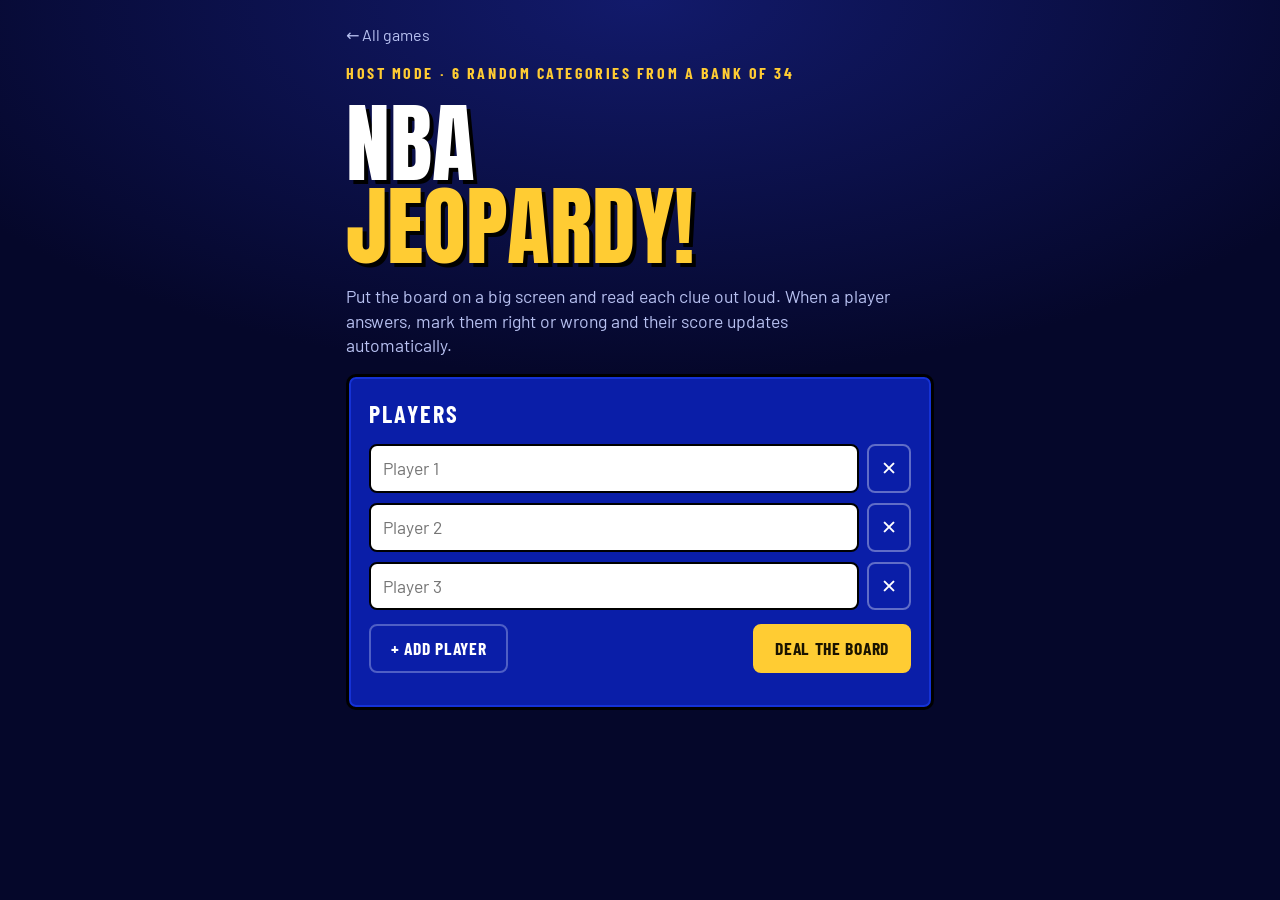
==== games/jeopardy/index.html @ b3390ee2 "Add NBA Jeopardy host board with 34-category clue bank Co-Authored-By: Claude Opus 5.5 <noreply@anth" ====
<!doctype html>
<html lang="en">
<head>
  <meta charset="utf-8">
  <meta name="viewport" content="width=device-width, initial-scale=1, viewport-fit=cover">
  <title>NBA Jeopardy</title>
  <meta name="claude:viewport-fit-sides" content="cover">
  <link rel="preconnect" href="https://fonts.googleapis.com">
  <link rel="preconnect" href="https://fonts.gstatic.com" crossorigin>
  <link rel="stylesheet" href="https://fonts.googleapis.com/css2?family=Anton&family=Barlow:wght@400;500;600;700&family=Barlow+Condensed:wght@600;700&display=swap">
  <link rel="stylesheet" href="style.css">
</head>
<body>
  <!-- Setup: host enters player names -->
  <section class="setup" id="setup">
    <a class="back" href="../../" id="backLink">← All games</a>
    <p class="eyebrow">Host mode · 6 random categories from a bank of <span id="catCount"></span></p>
    <h1>NBA <span>Jeopardy!</span></h1>
    <p class="lede">Put the board on a big screen and read each clue out loud. When a player answers, mark them right or wrong and their score updates automatically.</p>
    <form id="setupForm" class="setup-card" novalidate>
      <h2>Players</h2>
      <div id="nameList" class="name-list"></div>
      <div class="setup-actions">
        <button type="button" class="ghost" id="addPlayer">+ Add player</button>
        <button type="submit" class="go">Deal the board</button>
      </div>
      <p class="hint" id="setupHint"></p>
    </form>
    <button type="button" class="ghost resume" id="resumeBtn" hidden>Resume saved game</button>
  </section>

  <!-- Board -->
  <section class="play" id="play" hidden>
    <header class="bar">
      <div class="logo">NBA <b>Jeopardy!</b></div>
      <div class="bar-actions">
        <span class="left" id="cluesLeft"></span>
        <button type="button" class="ghost sm" id="undoBtn" disabled>Undo</button>
        <button type="button" class="ghost sm" id="newBoardBtn">New board</button>
        <button type="button" class="ghost sm" id="endBtn">End game</button>
      </div>
    </header>
    <div class="confirm" id="confirmBar" hidden>
      <span id="confirmText"></span>
      <button type="button" class="go sm" id="confirmYes">Yes</button>
      <button type="button" class="ghost sm" id="confirmNo">Cancel</button>
    </div>

    <div class="board-wrap">
      <div class="board" id="board"></div>
    </div>

    <!-- Open clue -->
    <div class="clue" id="clue" hidden role="dialog" aria-modal="true" aria-labelledby="clueText">
      <div class="clue-head">
        <span id="clueCat"></span>
        <span class="clue-val" id="clueVal"></span>
      </div>
      <p class="clue-text" id="clueText"></p>
      <p class="clue-answer" id="clueAnswer" hidden></p>
      <div class="clue-actions">
        <button type="button" class="go" id="revealBtn">Show answer</button>
        <button type="button" class="ghost" id="noOneBtn">No one got it</button>
        <button type="button" class="link" id="cancelBtn">Put back on board</button>
      </div>
      <p class="hint">Mark each player below. ✓ adds the clue's value, ✗ subtracts it.</p>
    </div>

    <!-- Final standings -->
    <div class="final" id="final" hidden>
      <p class="eyebrow">Final scores</p>
      <h2 id="winner"></h2>
      <ol id="standings"></ol>
      <div class="clue-actions">
        <button type="button" class="go" id="againBtn">New board, same players</button>
        <button type="button" class="ghost" id="changePlayersBtn">Change players</button>
      </div>
    </div>

    <!-- Scoreboard: always at the bottom -->
    <footer class="scores" id="scores"></footer>
  </section>

  <script src="categories.js"></script>
  <script src="game.js"></script>
</body>
</html>
---- games/jeopardy/style.css ----
/* Layout: a TV-studio game board. A 6×5 grid of royal-blue monitors fills the screen,
   with the contestant podiums docked along the bottom edge. A clue takes over the
   board area while the podiums stay visible for scoring.
   Deliberately single-theme (always the studio look). */
:root {
  --studio: #05072a;
  --screen: #0a1ea8;
  --screen-hi: #1532d6;
  --screen-used: #071461;
  --gold: #ffcc33;
  --text: #ffffff;
  --muted: #b7c0f0;
  --podium: #2a1a0e;     /* walnut podium */
  --podium-edge: #8a5a2b;
  --right: #22b55f;
  --wrong: #e0413b;

  --font-value: "Anton", Impact, "Arial Narrow Bold", sans-serif;
  --font-cat: "Barlow Condensed", "Arial Narrow", sans-serif;
  --font-body: "Barlow", system-ui, -apple-system, "Segoe UI", sans-serif;

  color-scheme: dark;
}

* { box-sizing: border-box; }
[hidden] { display: none !important; }
html, body { height: 100%; }

body {
  margin: 0;
  background: radial-gradient(ellipse 90% 60% at 50% 0%, #121a6b 0%, var(--studio) 70%);
  background-attachment: fixed;
  color: var(--text);
  font-family: var(--font-body);
  font-size: 16px;
  line-height: 1.4;
}
button { font: inherit; color: inherit; cursor: pointer; }
button:focus-visible, input:focus-visible, a:focus-visible { outline: 3px solid var(--gold); outline-offset: 2px; }

/* Buttons */
.go, .ghost, .link {
  border-radius: 8px;
  padding: 10px 20px;
  font-weight: 700;
  font-family: var(--font-cat);
  font-size: 1.1rem;
  letter-spacing: 0.04em;
  text-transform: uppercase;
}
.go { background: var(--gold); color: #1a1300; border: 2px solid var(--gold); }
.go:hover { filter: brightness(1.08); }
.ghost { background: transparent; border: 2px solid rgba(183, 192, 240, 0.4); }
.ghost:hover:not(:disabled) { border-color: var(--muted); }
.ghost:disabled { opacity: 0.4; cursor: default; }
.link { background: none; border: 0; color: var(--muted); text-decoration: underline; text-underline-offset: 3px; }
.sm { padding: 6px 12px; font-size: 0.95rem; }

.eyebrow {
  margin: 0;
  font-family: var(--font-cat);
  font-weight: 700;
  text-transform: uppercase;
  letter-spacing: 0.16em;
  color: var(--gold);
}
.hint { margin: 0; color: var(--muted); font-size: 0.95rem; }

/* ---------- Setup ---------- */
.setup {
  max-width: 620px;
  margin: 0 auto;
  padding-block: 24px 48px;
  padding-left: max(16px, env(safe-area-inset-left, 0px));
  padding-right: max(16px, env(safe-area-inset-right, 0px));
  display: flex;
  flex-direction: column;
  gap: 16px;
}
.back { color: var(--muted); text-decoration: none; align-self: flex-start; }
.setup h1 {
  margin: 0;
  font-family: var(--font-value);
  font-weight: 400;
  font-size: clamp(3rem, 12vw, 5.5rem);
  line-height: 0.95;
  text-transform: uppercase;
  text-shadow: 4px 4px 0 #000;
}
.setup h1 span { color: var(--gold); display: block; }
.lede { margin: 0; color: var(--muted); font-size: 1.1rem; max-width: 55ch; }
.setup-card {
  background: var(--screen);
  border: 3px solid #000;
  box-shadow: 0 0 0 2px var(--screen-hi) inset;
  border-radius: 10px;
  padding: 20px;
  display: flex;
  flex-direction: column;
  gap: 14px;
}
.setup-card h2 { margin: 0; font-family: var(--font-cat); text-transform: uppercase; letter-spacing: 0.08em; }
.name-list { display: grid; gap: 10px; }
.name-row { display: flex; gap: 8px; }
.name-row input {
  flex: 1;
  min-width: 0;
  font: inherit;
  font-size: 1.1rem;
  padding: 10px 12px;
  border-radius: 8px;
  border: 2px solid #000;
  background: #fff;
  color: #0a0f3c;
}
.name-row button {
  width: 44px;
  border-radius: 8px;
  border: 2px solid rgba(255, 255, 255, 0.35);
  background: transparent;
  font-size: 1.2rem;
}
.setup-actions { display: flex; justify-content: space-between; gap: 10px; flex-wrap: wrap; }
.resume { align-self: flex-start; }

/* ---------- Play ---------- */
.play {
  height: 100%;
  display: flex;
  flex-direction: column;
  padding-left: max(12px, env(safe-area-inset-left, 0px));
  padding-right: max(12px, env(safe-area-inset-right, 0px));
  position: relative;
}
.bar { display: flex; align-items: center; justify-content: space-between; gap: 12px; padding-block: 10px; flex-wrap: wrap; }
.logo { font-family: var(--font-value); font-size: 1.5rem; text-transform: uppercase; letter-spacing: 0.02em; }
.logo b { color: var(--gold); font-weight: 400; }
.bar-actions { display: flex; align-items: center; gap: 8px; flex-wrap: wrap; }
.left { color: var(--muted); font-size: 0.9rem; margin-right: 4px; font-variant-numeric: tabular-nums; }

.confirm {
  display: flex;
  align-items: center;
  gap: 10px;
  flex-wrap: wrap;
  padding: 10px 14px;
  margin-bottom: 8px;
  border-radius: 8px;
  background: rgba(255, 204, 51, 0.12);
  border: 1px solid rgba(255, 204, 51, 0.5);
}
.confirm span { margin-right: auto; }

/* The board scrolls sideways on narrow phones instead of squashing the text. */
.board-wrap { flex: 1; overflow: auto; min-height: 0; padding-bottom: 10px; }
.board {
  display: grid;
  grid-template-columns: repeat(6, minmax(110px, 1fr));
  grid-template-rows: auto repeat(5, minmax(56px, 1fr));
  gap: 6px;
  height: 100%;
  min-height: 420px;
  background: #000;
  padding: 6px;
  border-radius: 6px;
}
.cat, .cell {
  background: var(--screen);
  display: grid;
  place-items: center;
  text-align: center;
  box-shadow: inset 0 0 0 2px rgba(255, 255, 255, 0.06), inset 0 -12px 24px rgba(0, 0, 0, 0.25);
}
.cat {
  padding: 10px 6px;
  min-height: 72px;
  font-family: var(--font-cat);
  font-weight: 700;
  font-size: clamp(0.9rem, 1.6vw, 1.35rem);
  line-height: 1.1;
  text-transform: uppercase;
  letter-spacing: 0.02em;
  text-shadow: 2px 2px 0 #000;
  text-wrap: balance;
}
.cell {
  border: 0;
  font-family: var(--font-value);
  font-size: clamp(1.4rem, 3.6vw, 3rem);
  color: var(--gold);
  text-shadow: 3px 3px 0 #000;
  transition: background 0.15s, transform 0.15s;
}
.cell:hover:not(:disabled) { background: var(--screen-hi); }
.cell:disabled { background: var(--screen-used); cursor: default; color: transparent; text-shadow: none; }

/* Clue overlay: covers the board area, leaves the scoreboard visible */
.clue, .final {
  position: absolute;
  inset: 0 max(12px, env(safe-area-inset-right, 0px)) var(--scores-h, 140px) max(12px, env(safe-area-inset-left, 0px));
  background: var(--screen);
  border: 6px solid #000;
  border-radius: 6px;
  display: flex;
  flex-direction: column;
  align-items: center;
  justify-content: center;
  gap: 20px;
  padding: 24px;
  text-align: center;
  z-index: 5;
  overflow: auto;
  animation: zoom 0.28s ease-out;
}
@keyframes zoom { from { transform: scale(0.6); opacity: 0; } }
.clue-head {
  display: flex;
  gap: 16px;
  align-items: baseline;
  font-family: var(--font-cat);
  font-weight: 700;
  text-transform: uppercase;
  letter-spacing: 0.08em;
  color: var(--muted);
  font-size: 1.1rem;
}
.clue-val { font-family: var(--font-value); color: var(--gold); font-size: 1.6rem; letter-spacing: 0.02em; }
.clue-text {
  margin: 0;
  max-width: 28ch;
  font-family: var(--font-cat);
  font-weight: 700;
  font-size: clamp(1.6rem, 4.2vw, 3.4rem);
  line-height: 1.15;
  text-transform: uppercase;
  text-shadow: 3px 3px 0 #000;
  text-wrap: balance;
}
.clue-answer {
  margin: 0;
  padding: 10px 22px;
  border-radius: 8px;
  background: rgba(0, 0, 0, 0.35);
  color: var(--gold);
  font-family: var(--font-cat);
  font-weight: 700;
  font-size: clamp(1.3rem, 3vw, 2.2rem);
}
.clue-actions { display: flex; gap: 10px; flex-wrap: wrap; justify-content: center; align-items: center; }

.final h2 { margin: 0; font-family: var(--font-value); font-weight: 400; font-size: clamp(2rem, 6vw, 3.6rem); color: var(--gold); text-transform: uppercase; }
.final ol { list-style: none; margin: 0; padding: 0; display: grid; gap: 8px; min-width: min(360px, 100%); }
.final li {
  display: flex;
  justify-content: space-between;
  gap: 16px;
  padding: 10px 16px;
  background: rgba(0, 0, 0, 0.3);
  border-radius: 8px;
  font-size: 1.2rem;
  font-variant-numeric: tabular-nums;
}
.final li:first-child { outline: 2px solid var(--gold); }

/* ---------- Scoreboard / podiums ---------- */
.scores {
  display: flex;
  gap: 10px;
  padding-block: 10px max(12px, env(safe-area-inset-bottom, 0px));
  overflow-x: auto;
}
/* Centered when they fit, scrollable from the first podium when they don't. */
.scores > :first-child { margin-left: auto; }
.scores > :last-child { margin-right: auto; }
.podium {
  flex: 0 1 200px;
  min-width: 130px;
  background: linear-gradient(180deg, #3b2614, var(--podium));
  border: 2px solid var(--podium-edge);
  border-radius: 10px;
  padding: 8px;
  display: flex;
  flex-direction: column;
  gap: 6px;
  text-align: center;
}
.podium .score {
  background: var(--screen);
  border: 2px solid #000;
  border-radius: 4px;
  font-family: var(--font-value);
  font-size: clamp(1.3rem, 2.6vw, 1.9rem);
  padding: 2px 6px;
  font-variant-numeric: tabular-nums;
}
.podium .score.neg { color: #ff8a84; }
.podium .name {
  font-family: var(--font-cat);
  font-weight: 700;
  text-transform: uppercase;
  letter-spacing: 0.06em;
  font-size: 1.05rem;
  white-space: nowrap;
  overflow: hidden;
  text-overflow: ellipsis;
}
.marks { display: grid; grid-template-columns: 1fr 1fr; gap: 6px; }
.marks button {
  border: 0;
  border-radius: 6px;
  padding: 8px 0;
  font-size: 1.3rem;
  font-weight: 700;
  line-height: 1;
}
.marks .yes { background: var(--right); color: #fff; }
.marks .no { background: var(--wrong); color: #fff; }
.marks button:hover:not(:disabled) { filter: brightness(1.12); }
.marks button:disabled { opacity: 0.25; cursor: default; }
.podium.missed .name::after { content: " ✗"; color: var(--wrong); }
.podium.flash-up .score { animation: up 0.6s; }
.podium.flash-down .score { animation: down 0.6s; }
@keyframes up { 30% { background: var(--right); } }
@keyframes down { 30% { background: var(--wrong); } }

@media (max-width: 640px) {
  .logo { font-size: 1.2rem; }
  .clue-text { font-size: 1.5rem; }
  .scores { gap: 6px; }
  .podium { min-width: 104px; padding: 6px; }
  .podium .name { font-size: 0.9rem; }
}

@media (prefers-reduced-motion: reduce) {
  *, *::before, *::after { animation: none !important; transition: none !important; }
}
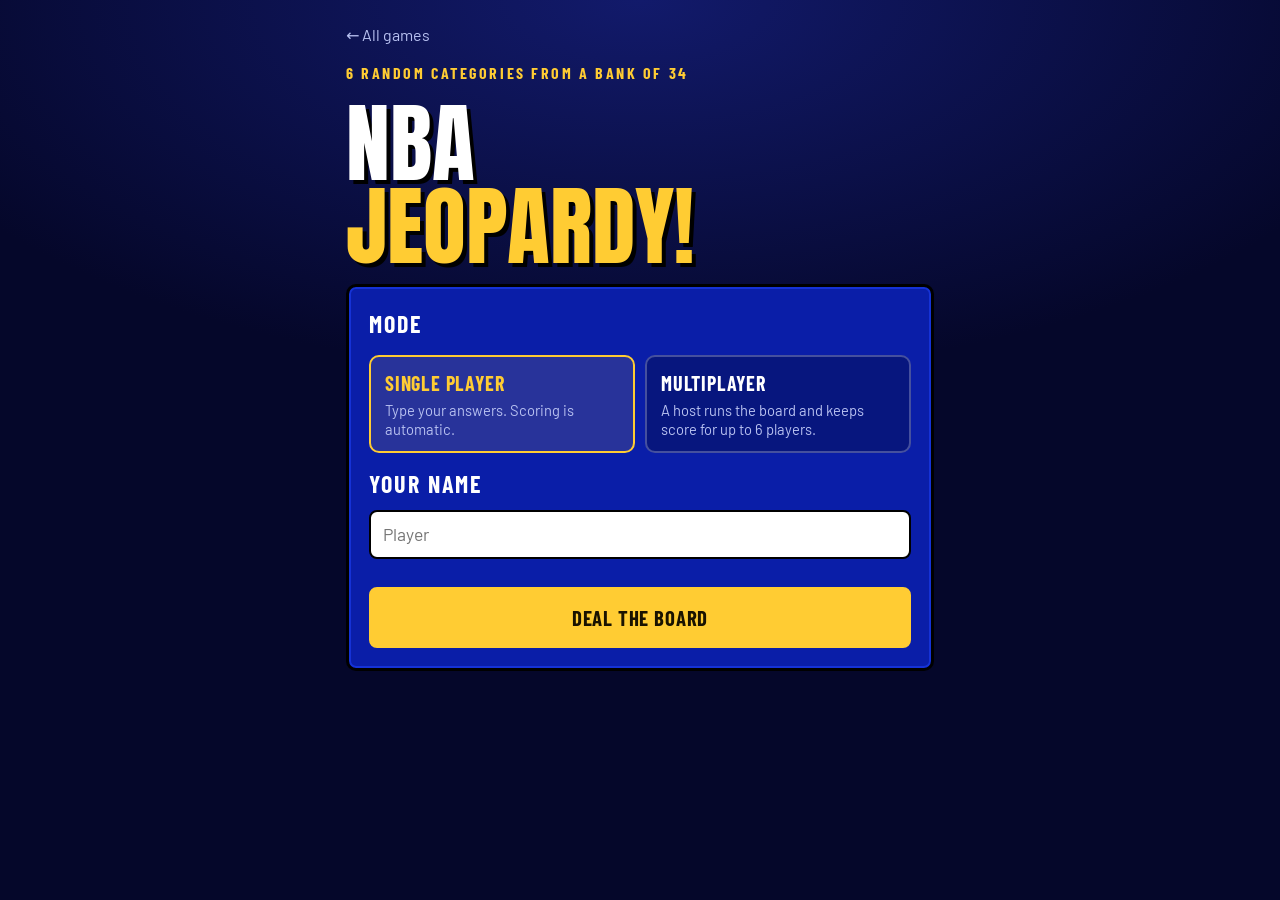
==== commit cd5f64a1: "Add Jeopardy single-player mode and separate host/player views Single player: type an answer for eac" ====
--- a/games/jeopardy/index.html
+++ b/games/jeopardy/index.html
@@ -11,33 +11,67 @@
   <link rel="stylesheet" href="style.css">
 </head>
 <body>
-  <!-- Setup: host enters player names -->
+  <!-- Menu: pick a mode, and for multiplayer, which screen this is -->
   <section class="setup" id="setup">
     <a class="back" href="../../" id="backLink">← All games</a>
-    <p class="eyebrow">Host mode · 6 random categories from a bank of <span id="catCount"></span></p>
+    <p class="eyebrow">6 random categories from a bank of <span id="catCount"></span></p>
     <h1>NBA <span>Jeopardy!</span></h1>
-    <p class="lede">Put the board on a big screen and read each clue out loud. When a player answers, mark them right or wrong and their score updates automatically.</p>
-    <form id="setupForm" class="setup-card" novalidate>
-      <h2>Players</h2>
-      <div id="nameList" class="name-list"></div>
-      <div class="setup-actions">
-        <button type="button" class="ghost" id="addPlayer">+ Add player</button>
-        <button type="submit" class="go">Deal the board</button>
+
+    <div class="setup-card">
+      <h2>Mode</h2>
+      <div class="choices" role="group" aria-label="Mode">
+        <button type="button" class="choice" data-mode="single" aria-pressed="true">
+          <b>Single player</b>
+          <span>Type your answers. Scoring is automatic.</span>
+        </button>
+        <button type="button" class="choice" data-mode="multi" aria-pressed="false">
+          <b>Multiplayer</b>
+          <span>A host runs the board and keeps score for up to 6 players.</span>
+        </button>
       </div>
-      <p class="hint" id="setupHint"></p>
-    </form>
+
+      <div id="viewPick" hidden>
+        <h2>This screen is the…</h2>
+        <div class="choices" role="group" aria-label="Screen">
+          <button type="button" class="choice" data-view="host" aria-pressed="true">
+            <b>Host view</b>
+            <span>Shows the answers and the scoring buttons. Keep this screen to yourself.</span>
+          </button>
+          <button type="button" class="choice" data-view="player" aria-pressed="false">
+            <b>Player view</b>
+            <span>The board everyone watches, on a TV or shared screen. No answers until the host reveals them.</span>
+          </button>
+        </div>
+        <p class="tip">Using two screens? Open this game in a second window on the same computer, drag it to the TV, and choose <b>Player view</b> there. It follows the host automatically.</p>
+      </div>
+
+      <form id="setupForm" novalidate>
+        <div id="namesBlock">
+          <h2 id="namesTitle">Your name</h2>
+          <div id="nameList" class="name-list"></div>
+          <button type="button" class="ghost sm" id="addPlayer">+ Add player</button>
+        </div>
+        <p class="hint" id="setupHint"></p>
+        <button type="submit" class="go big" id="startBtn">Start</button>
+      </form>
+    </div>
     <button type="button" class="ghost resume" id="resumeBtn" hidden>Resume saved game</button>
   </section>
 
-  <!-- Board -->
+  <!-- Game -->
   <section class="play" id="play" hidden>
     <header class="bar">
-      <div class="logo">NBA <b>Jeopardy!</b></div>
+      <div class="bar-title">
+        <div class="logo">NBA <b>Jeopardy!</b></div>
+        <span class="role" id="roleBadge"></span>
+        <span class="link-status" id="linkStatus" hidden></span>
+      </div>
       <div class="bar-actions">
         <span class="left" id="cluesLeft"></span>
         <button type="button" class="ghost sm" id="undoBtn" disabled>Undo</button>
         <button type="button" class="ghost sm" id="newBoardBtn">New board</button>
         <button type="button" class="ghost sm" id="endBtn">End game</button>
+        <button type="button" class="ghost sm" id="leaveBtn" hidden>Leave</button>
       </div>
     </header>
     <div class="confirm" id="confirmBar" hidden>
@@ -48,6 +82,11 @@
 
     <div class="board-wrap">
       <div class="board" id="board"></div>
+      <div class="waiting" id="waiting" hidden>
+        <p class="eyebrow">Player view</p>
+        <h2>Waiting for the host…</h2>
+        <p>In another window on this computer, open this game, choose <b>Multiplayer → Host view</b> and deal the board. This screen will follow along.</p>
+      </div>
     </div>
 
     <!-- Open clue -->
@@ -57,13 +96,39 @@
         <span class="clue-val" id="clueVal"></span>
       </div>
       <p class="clue-text" id="clueText"></p>
+
+      <!-- Host only -->
+      <div class="host-answer" id="hostAnswer" hidden>
+        <span>Answer · only you can see this</span>
+        <b id="hostAnswerText"></b>
+      </div>
+
+      <!-- Shown to everyone once revealed -->
       <p class="clue-answer" id="clueAnswer" hidden></p>
-      <div class="clue-actions">
-        <button type="button" class="go" id="revealBtn">Show answer</button>
+
+      <!-- Single player -->
+      <form class="guess" id="guessForm" hidden novalidate>
+        <label class="sr" for="guess">Your answer</label>
+        <input id="guess" type="text" autocomplete="off" autocapitalize="off" spellcheck="false" placeholder="Type your answer">
+        <button type="submit" class="go">Submit</button>
+        <button type="button" class="ghost" id="passBtn">Pass</button>
+      </form>
+      <div class="result" id="result" hidden>
+        <p class="verdict" id="verdict"></p>
+        <p class="your" id="yourAnswer"></p>
+        <div class="clue-actions">
+          <button type="button" class="go" id="backBtn">Back to board</button>
+          <button type="button" class="link" id="overrideBtn" hidden>I was right, count it</button>
+        </div>
+      </div>
+
+      <!-- Host controls -->
+      <div class="clue-actions" id="hostActions" hidden>
+        <button type="button" class="go" id="revealBtn">Show answer on player screen</button>
         <button type="button" class="ghost" id="noOneBtn">No one got it</button>
         <button type="button" class="link" id="cancelBtn">Put back on board</button>
       </div>
-      <p class="hint">Mark each player below. ✓ adds the clue's value, ✗ subtracts it.</p>
+      <p class="hint" id="clueHint"></p>
     </div>
 
     <!-- Final standings -->
@@ -71,9 +136,10 @@
       <p class="eyebrow">Final scores</p>
       <h2 id="winner"></h2>
       <ol id="standings"></ol>
-      <div class="clue-actions">
-        <button type="button" class="go" id="againBtn">New board, same players</button>
-        <button type="button" class="ghost" id="changePlayersBtn">Change players</button>
+      <p class="hint" id="bestNote"></p>
+      <div class="clue-actions" id="finalActions">
+        <button type="button" class="go" id="againBtn">New board</button>
+        <button type="button" class="ghost" id="menuBtn">Back to menu</button>
       </div>
     </div>
 
--- a/games/jeopardy/style.css
+++ b/games/jeopardy/style.css
@@ -120,8 +120,32 @@
   background: transparent;
   font-size: 1.2rem;
 }
-.setup-actions { display: flex; justify-content: space-between; gap: 10px; flex-wrap: wrap; }
 .resume { align-self: flex-start; }
+.go.big { align-self: stretch; padding: 14px 20px; font-size: 1.3rem; }
+#setupForm { display: flex; flex-direction: column; gap: 14px; }
+#namesBlock { display: flex; flex-direction: column; gap: 10px; align-items: flex-start; }
+#namesBlock .name-list { align-self: stretch; }
+#viewPick { display: flex; flex-direction: column; gap: 14px; }
+
+/* Mode and screen pickers */
+.choices { display: grid; grid-template-columns: 1fr 1fr; gap: 10px; }
+.choice {
+  text-align: left;
+  border: 2px solid rgba(255, 255, 255, 0.25);
+  background: rgba(0, 0, 0, 0.25);
+  border-radius: 10px;
+  padding: 12px 14px;
+  display: flex;
+  flex-direction: column;
+  gap: 4px;
+}
+.choice b { font-family: var(--font-cat); font-size: 1.25rem; text-transform: uppercase; letter-spacing: 0.04em; }
+.choice span { color: var(--muted); font-size: 0.92rem; line-height: 1.3; }
+.choice:hover { border-color: rgba(255, 255, 255, 0.5); }
+.choice[aria-pressed="true"] { border-color: var(--gold); background: rgba(255, 204, 51, 0.12); }
+.choice[aria-pressed="true"] b { color: var(--gold); }
+.tip { margin: 0; font-size: 0.92rem; color: var(--muted); padding: 10px 12px; border-radius: 8px; background: rgba(0, 0, 0, 0.25); }
+.tip b { color: var(--text); }
 
 /* ---------- Play ---------- */
 .play {
@@ -135,6 +159,21 @@
 .bar { display: flex; align-items: center; justify-content: space-between; gap: 12px; padding-block: 10px; flex-wrap: wrap; }
 .logo { font-family: var(--font-value); font-size: 1.5rem; text-transform: uppercase; letter-spacing: 0.02em; }
 .logo b { color: var(--gold); font-weight: 400; }
+.bar-title { display: flex; align-items: center; gap: 10px; flex-wrap: wrap; }
+.role {
+  font-family: var(--font-cat);
+  font-weight: 700;
+  font-size: 0.85rem;
+  letter-spacing: 0.1em;
+  text-transform: uppercase;
+  padding: 3px 10px;
+  border-radius: 999px;
+  border: 1px solid rgba(255, 204, 51, 0.6);
+  color: var(--gold);
+}
+.link-status { font-size: 0.85rem; color: var(--muted); }
+.link-status::before { content: "● "; color: var(--muted); }
+.link-status.on::before { color: var(--right); }
 .bar-actions { display: flex; align-items: center; gap: 8px; flex-wrap: wrap; }
 .left { color: var(--muted); font-size: 0.9rem; margin-right: 4px; font-variant-numeric: tabular-nums; }
 
@@ -153,6 +192,23 @@
 
 /* The board scrolls sideways on narrow phones instead of squashing the text. */
 .board-wrap { flex: 1; overflow: auto; min-height: 0; padding-bottom: 10px; }
+.waiting {
+  height: 100%;
+  min-height: 300px;
+  display: flex;
+  flex-direction: column;
+  align-items: center;
+  justify-content: center;
+  gap: 12px;
+  text-align: center;
+  background: var(--screen);
+  border: 6px solid #000;
+  border-radius: 6px;
+  padding: 24px;
+}
+.waiting h2 { margin: 0; font-family: var(--font-value); font-weight: 400; font-size: clamp(1.8rem, 5vw, 3rem); text-transform: uppercase; }
+.waiting p { margin: 0; color: var(--muted); max-width: 46ch; }
+.waiting p b { color: var(--text); }
 .board {
   display: grid;
   grid-template-columns: repeat(6, minmax(110px, 1fr));
@@ -193,6 +249,8 @@
 }
 .cell:hover:not(:disabled) { background: var(--screen-hi); }
 .cell:disabled { background: var(--screen-used); cursor: default; color: transparent; text-shadow: none; }
+/* Player view: unplayed boxes look normal but aren't clickable. */
+.cell.view-only:disabled { background: var(--screen); color: var(--gold); text-shadow: 3px 3px 0 #000; }
 
 /* Clue overlay: covers the board area, leaves the scoreboard visible */
 .clue, .final {
@@ -247,6 +305,36 @@
   font-size: clamp(1.3rem, 3vw, 2.2rem);
 }
 .clue-actions { display: flex; gap: 10px; flex-wrap: wrap; justify-content: center; align-items: center; }
+.host-answer {
+  display: flex;
+  flex-direction: column;
+  gap: 2px;
+  padding: 10px 20px;
+  border-radius: 8px;
+  border: 2px dashed rgba(255, 204, 51, 0.7);
+  background: rgba(0, 0, 0, 0.35);
+}
+.host-answer span { font-size: 0.8rem; letter-spacing: 0.1em; text-transform: uppercase; color: var(--muted); }
+.host-answer b { font-family: var(--font-cat); font-size: clamp(1.3rem, 3vw, 2rem); color: var(--gold); }
+.guess { display: flex; gap: 8px; flex-wrap: wrap; justify-content: center; width: min(560px, 100%); }
+.guess input {
+  flex: 1 1 260px;
+  min-width: 0;
+  font: inherit;
+  font-size: 1.2rem;
+  padding: 12px 14px;
+  border-radius: 8px;
+  border: 2px solid #000;
+  background: #fff;
+  color: #0a0f3c;
+}
+.result { display: flex; flex-direction: column; align-items: center; gap: 10px; }
+.verdict { margin: 0; font-family: var(--font-value); font-size: clamp(1.8rem, 5vw, 2.8rem); text-transform: uppercase; }
+.verdict.right { color: #6ff0a3; }
+.verdict.wrong { color: #ff8a84; }
+.verdict.pass { color: var(--muted); }
+.your { margin: 0; color: var(--muted); }
+.sr { position: absolute; width: 1px; height: 1px; overflow: hidden; clip: rect(0 0 0 0); white-space: nowrap; }
 
 .final h2 { margin: 0; font-family: var(--font-value); font-weight: 400; font-size: clamp(2rem, 6vw, 3.6rem); color: var(--gold); text-transform: uppercase; }
 .final ol { list-style: none; margin: 0; padding: 0; display: grid; gap: 8px; min-width: min(360px, 100%); }
@@ -325,6 +413,7 @@
 
 @media (max-width: 640px) {
   .logo { font-size: 1.2rem; }
+  .choices { grid-template-columns: 1fr; }
   .clue-text { font-size: 1.5rem; }
   .scores { gap: 6px; }
   .podium { min-width: 104px; padding: 6px; }
